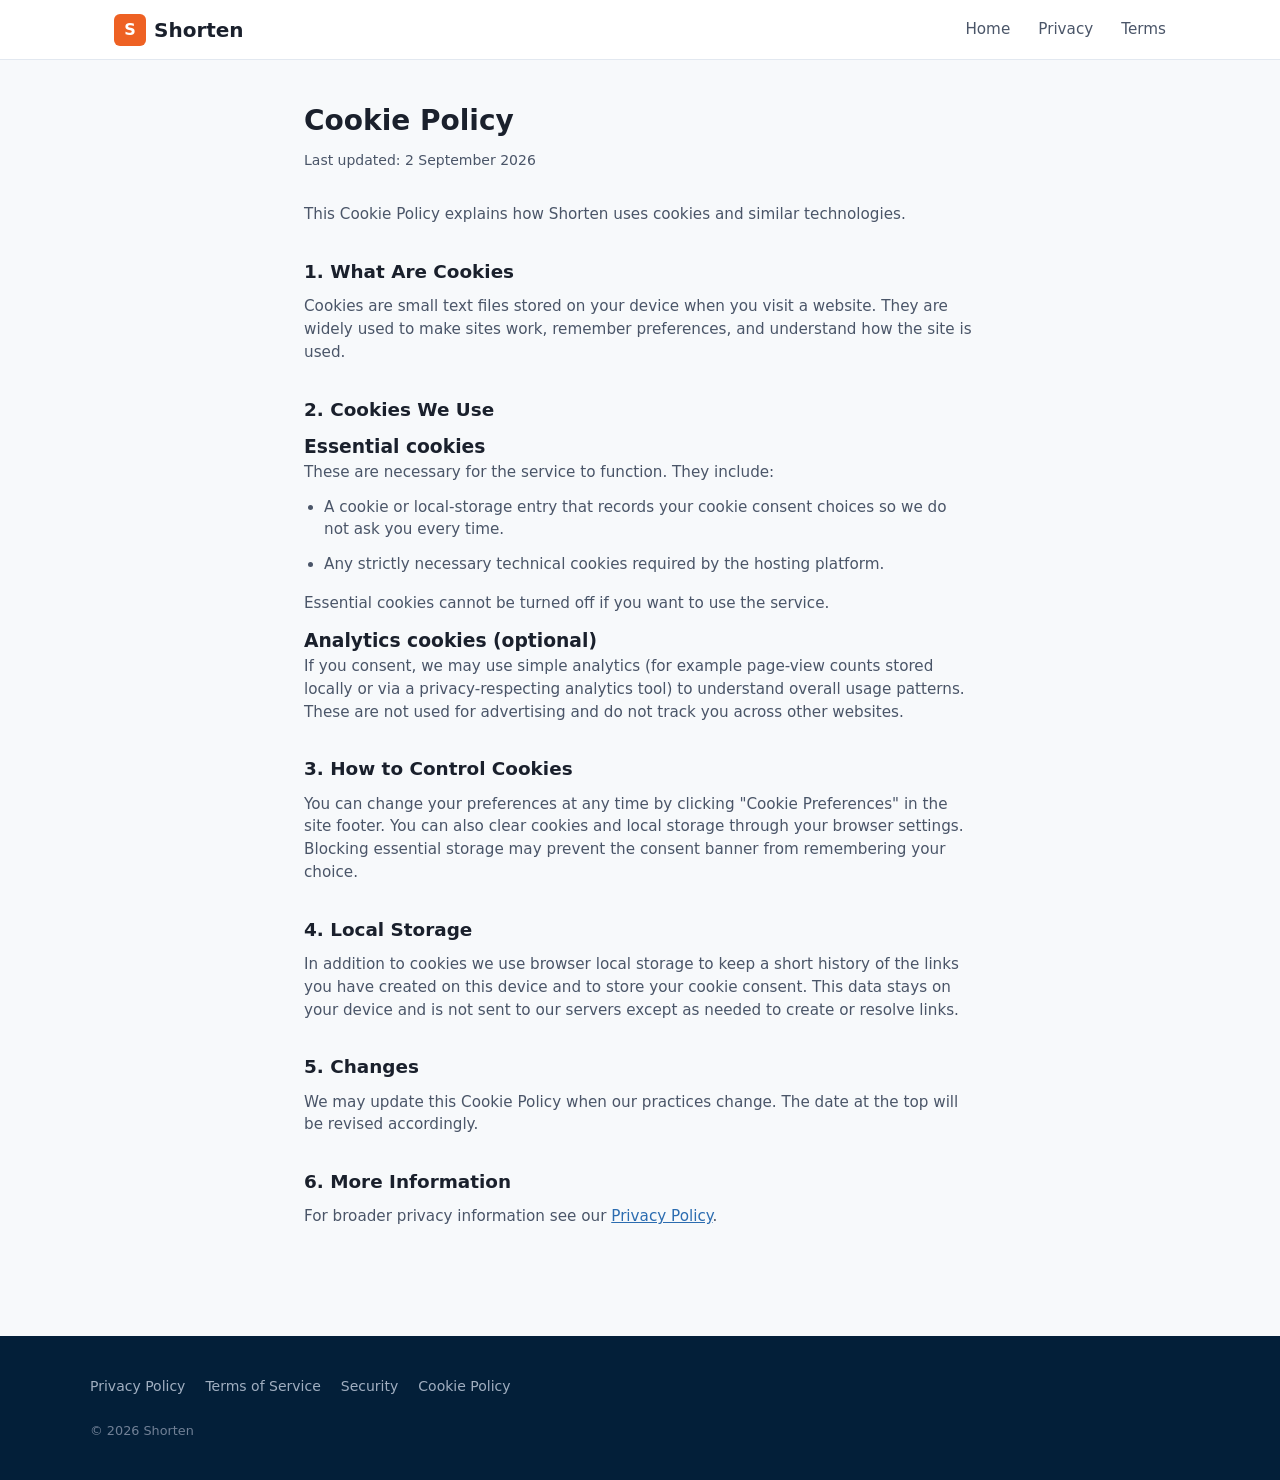
==== cookies.html @ f311a8dd "Add files via upload" ====
<!DOCTYPE html>
<html lang="en">
<head>
  <meta charset="UTF-8">
  <meta name="viewport" content="width=device-width, initial-scale=1.0">
  <title>Cookie Policy — Shorten</title>
  <link rel="stylesheet" href="styles.css">
</head>
<body>
  <nav class="top-nav">
    <div class="nav-inner">
      <a href="index.html" class="logo">
        <span class="logo-mark">S</span>
        <span class="logo-text">Shorten</span>
      </a>
      <div class="nav-links">
        <a href="index.html">Home</a>
        <a href="privacy.html">Privacy</a>
        <a href="terms.html">Terms</a>
      </div>
    </div>
  </nav>

  <main class="legal-page">
    <h1>Cookie Policy</h1>
    <p class="updated">Last updated: 2 September 2026</p>

    <p>This Cookie Policy explains how Shorten uses cookies and similar technologies.</p>

    <h2>1. What Are Cookies</h2>
    <p>Cookies are small text files stored on your device when you visit a website. They are widely used to make sites work, remember preferences, and understand how the site is used.</p>

    <h2>2. Cookies We Use</h2>

    <h3>Essential cookies</h3>
    <p>These are necessary for the service to function. They include:</p>
    <ul>
      <li>A cookie or local-storage entry that records your cookie consent choices so we do not ask you every time.</li>
      <li>Any strictly necessary technical cookies required by the hosting platform.</li>
    </ul>
    <p>Essential cookies cannot be turned off if you want to use the service.</p>

    <h3>Analytics cookies (optional)</h3>
    <p>If you consent, we may use simple analytics (for example page-view counts stored locally or via a privacy-respecting analytics tool) to understand overall usage patterns. These are not used for advertising and do not track you across other websites.</p>

    <h2>3. How to Control Cookies</h2>
    <p>You can change your preferences at any time by clicking "Cookie Preferences" in the site footer. You can also clear cookies and local storage through your browser settings. Blocking essential storage may prevent the consent banner from remembering your choice.</p>

    <h2>4. Local Storage</h2>
    <p>In addition to cookies we use browser local storage to keep a short history of the links you have created on this device and to store your cookie consent. This data stays on your device and is not sent to our servers except as needed to create or resolve links.</p>

    <h2>5. Changes</h2>
    <p>We may update this Cookie Policy when our practices change. The date at the top will be revised accordingly.</p>

    <h2>6. More Information</h2>
    <p>For broader privacy information see our <a href="privacy.html">Privacy Policy</a>.</p>
  </main>

  <footer class="site-footer">
    <div class="footer-inner">
      <div class="footer-links">
        <a href="privacy.html">Privacy Policy</a>
        <a href="terms.html">Terms of Service</a>
        <a href="security.html">Security</a>
        <a href="cookies.html">Cookie Policy</a>
      </div>
      <p class="footer-copy">&copy; 2026 Shorten</p>
    </div>
  </footer>
</body>
</html>
---- styles.css ----
*,
*::before,
*::after {
  box-sizing: border-box;
  margin: 0;
  padding: 0;
}

:root {
  --navy: #0e3042;
  --navy-deep: #031f39;
  --orange: #ee6123;
  --blue: #2b6cb0;
  --blue-hover: #1e4e8c;
  --white: #ffffff;
  --off-white: #f7f9fb;
  --text: #1a202c;
  --text-muted: #4a5568;
  --border: #e2e8f0;
  --success: #276749;
  --error: #c53030;
  --radius: 8px;
  --font: system-ui, -apple-system, "Segoe UI", Roboto, "Helvetica Neue", Arial, sans-serif;
}

html {
  font-size: 16px;
  scroll-behavior: smooth;
}

body {
  font-family: var(--font);
  background: var(--off-white);
  color: var(--text);
  line-height: 1.5;
  min-height: 100vh;
}

.top-nav {
  background: var(--white);
  border-bottom: 1px solid var(--border);
  position: sticky;
  top: 0;
  z-index: 100;
}

.nav-inner {
  max-width: 1100px;
  margin: 0 auto;
  padding: 0.85rem 1.5rem;
  display: flex;
  align-items: center;
  justify-content: space-between;
  gap: 1.5rem;
}

.logo {
  display: flex;
  align-items: center;
  gap: 0.5rem;
  text-decoration: none;
  color: var(--text);
  font-weight: 700;
  font-size: 1.25rem;
}

.logo-mark {
  display: inline-flex;
  align-items: center;
  justify-content: center;
  width: 32px;
  height: 32px;
  background: var(--orange);
  color: white;
  border-radius: 6px;
  font-size: 1rem;
  font-weight: 700;
}

.logo-mark.small {
  width: 24px;
  height: 24px;
  font-size: 0.8rem;
}

.nav-links {
  display: flex;
  gap: 1.75rem;
}

.nav-links a {
  color: var(--text-muted);
  text-decoration: none;
  font-size: 0.95rem;
  font-weight: 500;
}

.nav-links a:hover {
  color: var(--text);
}

.btn-text {
  background: none;
  border: none;
  color: var(--text-muted);
  font-family: inherit;
  font-size: 0.95rem;
  font-weight: 500;
  cursor: pointer;
  padding: 0.35rem 0.5rem;
}

.btn-text:hover {
  color: var(--text);
}

.hero {
  background: var(--navy);
  padding: 3.5rem 1.25rem 4.5rem;
  display: flex;
  justify-content: center;
}

.hero-card {
  background: var(--white);
  border-radius: var(--radius);
  width: 100%;
  max-width: 640px;
  overflow: hidden;
}

.card-tabs {
  display: flex;
  border-bottom: 1px solid var(--border);
  background: var(--off-white);
}

.tab {
  flex: 1;
  padding: 0.9rem 1rem;
  background: transparent;
  border: none;
  font-family: inherit;
  font-size: 0.95rem;
  font-weight: 600;
  color: var(--text-muted);
  cursor: pointer;
  display: flex;
  align-items: center;
  justify-content: center;
  gap: 0.4rem;
}

.tab.active {
  background: var(--white);
  color: var(--text);
  border-bottom: 2px solid var(--orange);
  margin-bottom: -1px;
}

.tab-icon {
  font-size: 1.1rem;
}

.card-body {
  padding: 2rem 1.75rem 2.25rem;
}

.card-body h1 {
  font-size: 1.65rem;
  font-weight: 700;
  letter-spacing: -0.02em;
  margin-bottom: 0.35rem;
}

.sub {
  color: var(--text-muted);
  font-size: 0.95rem;
  margin-bottom: 1.75rem;
}

.field-label {
  display: block;
  font-size: 0.9rem;
  font-weight: 600;
  margin-bottom: 0.45rem;
  color: var(--text);
}

#url-input {
  width: 100%;
  padding: 0.85rem 1rem;
  font-size: 1rem;
  font-family: inherit;
  border: 1px solid var(--border);
  border-radius: 6px;
  outline: none;
  color: var(--text);
  background: var(--white);
}

#url-input:focus {
  border-color: var(--blue);
  box-shadow: 0 0 0 3px rgba(43, 108, 176, 0.15);
}

.form-actions {
  margin-top: 1.25rem;
}

.btn-primary {
  background: var(--blue);
  color: white;
  border: none;
  border-radius: 6px;
  padding: 0.85rem 1.5rem;
  font-family: inherit;
  font-size: 1rem;
  font-weight: 600;
  cursor: pointer;
  display: inline-flex;
  align-items: center;
  gap: 0.5rem;
}

.btn-primary:hover {
  background: var(--blue-hover);
}

.btn-primary:disabled {
  opacity: 0.6;
  cursor: not-allowed;
}

.btn-primary.small {
  padding: 0.55rem 1rem;
  font-size: 0.9rem;
}

.btn-secondary {
  background: var(--white);
  color: var(--text);
  border: 1px solid var(--border);
  border-radius: 6px;
  padding: 0.7rem 1.1rem;
  font-family: inherit;
  font-size: 0.9rem;
  font-weight: 600;
  cursor: pointer;
}

.btn-secondary:hover {
  background: var(--off-white);
}

.btn-secondary.small {
  padding: 0.5rem 0.9rem;
  font-size: 0.85rem;
}

.arrow {
  font-size: 1.1rem;
}

.result {
  margin-top: 1.5rem;
  padding-top: 1.5rem;
  border-top: 1px solid var(--border);
}

.result.hidden {
  display: none;
}

.result-box {
  display: flex;
  gap: 0.5rem;
}

#short-url {
  flex: 1;
  padding: 0.7rem 0.9rem;
  font-size: 0.95rem;
  font-family: inherit;
  border: 1px solid var(--border);
  border-radius: 6px;
  background: var(--off-white);
  color: var(--text);
  min-width: 0;
}

.status {
  margin-top: 0.6rem;
  font-size: 0.875rem;
  color: var(--text-muted);
}

.status.success {
  color: var(--success);
}

.status.error {
  color: var(--error);
}

.qr-preview {
  margin-top: 1.25rem;
  text-align: center;
}

.qr-preview.hidden {
  display: none;
}

.qr-note {
  margin-top: 0.5rem;
  font-size: 0.8rem;
  color: var(--text-muted);
}

.features {
  max-width: 1100px;
  margin: 0 auto;
  padding: 3.5rem 1.5rem;
  display: grid;
  grid-template-columns: repeat(3, 1fr);
  gap: 2rem;
}

.feature h3 {
  font-size: 1.05rem;
  font-weight: 650;
  margin-bottom: 0.4rem;
}

.feature p {
  font-size: 0.925rem;
  color: var(--text-muted);
}

.site-footer {
  background: var(--navy-deep);
  color: #a0aec0;
  padding: 2.5rem 1.5rem;
  margin-top: 2rem;
}

.footer-inner {
  max-width: 1100px;
  margin: 0 auto;
}

.footer-brand {
  display: flex;
  align-items: center;
  gap: 0.5rem;
  color: white;
  font-weight: 600;
  margin-bottom: 1.25rem;
}

.footer-links {
  display: flex;
  flex-wrap: wrap;
  gap: 1.25rem;
  margin-bottom: 1.5rem;
}

.footer-links a,
.footer-btn {
  color: #a0aec0;
  text-decoration: none;
  font-size: 0.875rem;
  background: none;
  border: none;
  font-family: inherit;
  cursor: pointer;
  padding: 0;
}

.footer-links a:hover,
.footer-btn:hover {
  color: white;
}

.footer-copy {
  font-size: 0.8rem;
  color: #718096;
}

.history-panel {
  position: fixed;
  top: 0;
  right: 0;
  width: 360px;
  max-width: 100%;
  height: 100%;
  background: var(--white);
  border-left: 1px solid var(--border);
  z-index: 200;
  transform: translateX(100%);
  transition: transform 0.2s ease;
  display: flex;
  flex-direction: column;
}

.history-panel.open {
  transform: translateX(0);
}

.panel-header {
  display: flex;
  align-items: center;
  justify-content: space-between;
  padding: 1.1rem 1.25rem;
  border-bottom: 1px solid var(--border);
}

.panel-header h2 {
  font-size: 1.05rem;
  font-weight: 650;
}

.btn-icon {
  background: none;
  border: none;
  font-size: 1.5rem;
  line-height: 1;
  cursor: pointer;
  color: var(--text-muted);
  padding: 0.2rem;
}

#history-list {
  list-style: none;
  overflow-y: auto;
  flex: 1;
  padding: 0.5rem 0;
}

#history-list li {
  padding: 0.85rem 1.25rem;
  border-bottom: 1px solid var(--border);
}

.hist-short a {
  color: var(--blue);
  text-decoration: none;
  font-size: 0.9rem;
  word-break: break-all;
}

.hist-short a:hover {
  text-decoration: underline;
}

.hist-long {
  font-size: 0.8rem;
  color: var(--text-muted);
  margin-top: 0.2rem;
  overflow: hidden;
  text-overflow: ellipsis;
  white-space: nowrap;
}

.hist-meta {
  font-size: 0.75rem;
  color: #718096;
  margin-top: 0.25rem;
}

.panel-empty {
  padding: 2rem 1.25rem;
  text-align: center;
  color: var(--text-muted);
  font-size: 0.9rem;
}

.panel-empty.hidden {
  display: none;
}

.overlay {
  position: fixed;
  inset: 0;
  background: rgba(0, 0, 0, 0.35);
  z-index: 150;
}

.overlay.hidden {
  display: none;
}

.cookie-banner {
  position: fixed;
  bottom: 0;
  left: 0;
  right: 0;
  background: var(--white);
  border-top: 1px solid var(--border);
  padding: 1.1rem 1.5rem;
  z-index: 300;
  box-shadow: 0 -4px 20px rgba(0, 0, 0, 0.06);
}

.cookie-banner.hidden {
  display: none;
}

.cookie-content {
  max-width: 1100px;
  margin: 0 auto;
  display: flex;
  flex-wrap: wrap;
  align-items: center;
  gap: 1rem;
  justify-content: space-between;
}

.cookie-content p {
  flex: 1;
  min-width: 240px;
  font-size: 0.875rem;
  color: var(--text-muted);
}

.cookie-content a {
  color: var(--blue);
}

.cookie-actions {
  display: flex;
  gap: 0.5rem;
  flex-wrap: wrap;
}

.modal {
  position: fixed;
  inset: 0;
  z-index: 400;
  display: flex;
  align-items: center;
  justify-content: center;
  padding: 1rem;
}

.modal.hidden {
  display: none;
}

.modal-backdrop {
  position: absolute;
  inset: 0;
  background: rgba(0, 0, 0, 0.45);
}

.modal-box {
  position: relative;
  background: var(--white);
  border-radius: var(--radius);
  padding: 1.75rem;
  max-width: 440px;
  width: 100%;
  z-index: 1;
}

.modal-box h2 {
  font-size: 1.25rem;
  margin-bottom: 0.5rem;
}

.modal-desc {
  font-size: 0.9rem;
  color: var(--text-muted);
  margin-bottom: 1.5rem;
}

.pref-row {
  display: flex;
  align-items: flex-start;
  justify-content: space-between;
  gap: 1rem;
  padding: 1rem 0;
  border-bottom: 1px solid var(--border);
}

.pref-row strong {
  display: block;
  font-size: 0.95rem;
}

.pref-row p {
  font-size: 0.8rem;
  color: var(--text-muted);
  margin-top: 0.2rem;
}

.badge {
  font-size: 0.75rem;
  background: var(--off-white);
  color: var(--text-muted);
  padding: 0.25rem 0.5rem;
  border-radius: 4px;
  white-space: nowrap;
}

.switch {
  position: relative;
  display: inline-block;
  width: 44px;
  height: 24px;
  flex-shrink: 0;
}

.switch input {
  opacity: 0;
  width: 0;
  height: 0;
}

.slider {
  position: absolute;
  cursor: pointer;
  inset: 0;
  background: #cbd5e0;
  border-radius: 24px;
  transition: 0.15s;
}

.slider::before {
  position: absolute;
  content: "";
  height: 18px;
  width: 18px;
  left: 3px;
  bottom: 3px;
  background: white;
  border-radius: 50%;
  transition: 0.15s;
}

.switch input:checked + .slider {
  background: var(--blue);
}

.switch input:checked + .slider::before {
  transform: translateX(20px);
}

.modal-actions {
  margin-top: 1.5rem;
  display: flex;
  gap: 0.75rem;
  align-items: center;
}

.legal-page {
  max-width: 720px;
  margin: 0 auto;
  padding: 2.5rem 1.5rem 4rem;
}

.legal-page h1 {
  font-size: 1.75rem;
  margin-bottom: 0.5rem;
}

.legal-page .updated {
  color: var(--text-muted);
  font-size: 0.875rem;
  margin-bottom: 2rem;
}

.legal-page h2 {
  font-size: 1.15rem;
  margin-top: 2rem;
  margin-bottom: 0.6rem;
}

.legal-page p,
.legal-page li {
  font-size: 0.95rem;
  color: var(--text-muted);
  margin-bottom: 0.75rem;
}

.legal-page ul {
  padding-left: 1.25rem;
  margin-bottom: 1rem;
}

.legal-page a {
  color: var(--blue);
}

@media (max-width: 768px) {
  .nav-links {
    display: none;
  }

  .features {
    grid-template-columns: 1fr;
    gap: 1.5rem;
  }

  .card-body {
    padding: 1.5rem 1.25rem;
  }

  .result-box {
    flex-direction: column;
  }
}
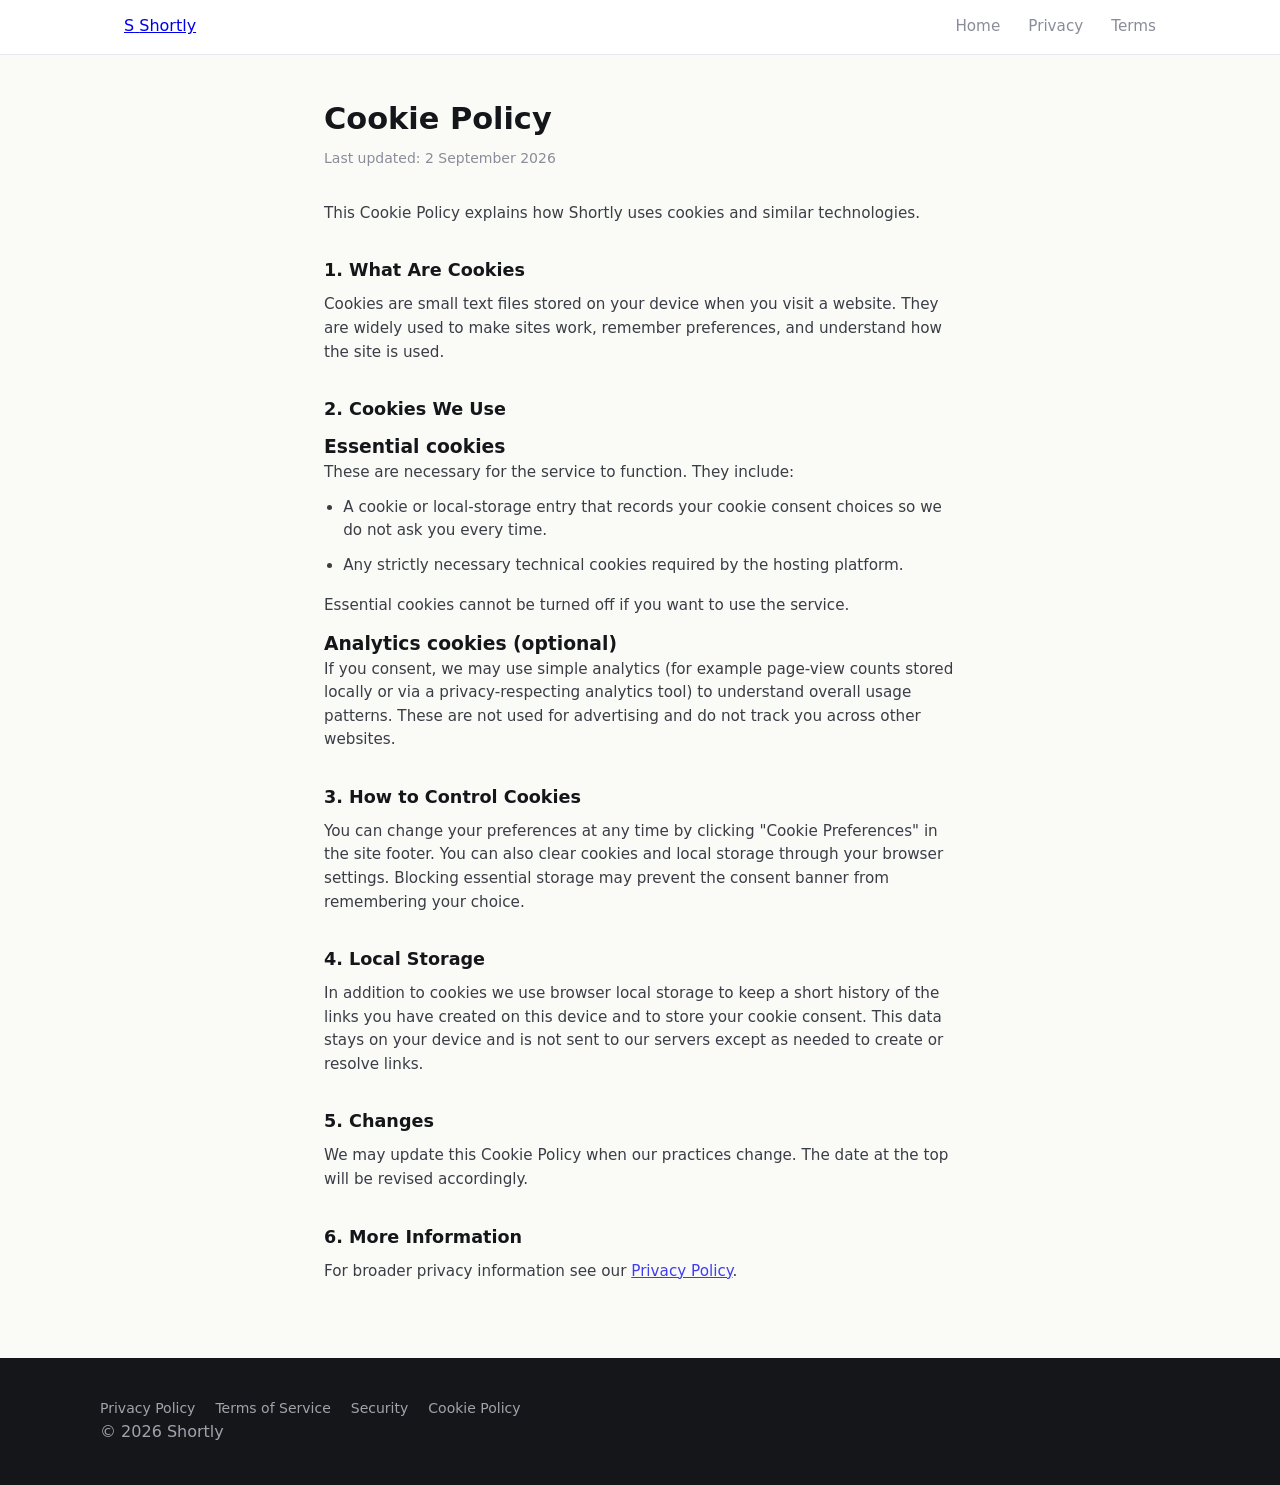
==== commit ffda4e48: "Add files via upload" ====
--- a/cookies.html
+++ b/cookies.html
@@ -3,7 +3,7 @@
 <head>
   <meta charset="UTF-8">
   <meta name="viewport" content="width=device-width, initial-scale=1.0">
-  <title>Cookie Policy — Shorten</title>
+  <title>Cookie Policy — Shortly</title>
   <link rel="stylesheet" href="styles.css">
 </head>
 <body>
@@ -11,7 +11,7 @@
     <div class="nav-inner">
       <a href="index.html" class="logo">
         <span class="logo-mark">S</span>
-        <span class="logo-text">Shorten</span>
+        <span class="logo-text">Shortly</span>
       </a>
       <div class="nav-links">
         <a href="index.html">Home</a>
@@ -25,7 +25,7 @@
     <h1>Cookie Policy</h1>
     <p class="updated">Last updated: 2 September 2026</p>
 
-    <p>This Cookie Policy explains how Shorten uses cookies and similar technologies.</p>
+    <p>This Cookie Policy explains how Shortly uses cookies and similar technologies.</p>
 
     <h2>1. What Are Cookies</h2>
     <p>Cookies are small text files stored on your device when you visit a website. They are widely used to make sites work, remember preferences, and understand how the site is used.</p>
@@ -64,7 +64,7 @@
         <a href="security.html">Security</a>
         <a href="cookies.html">Cookie Policy</a>
       </div>
-      <p class="footer-copy">&copy; 2026 Shorten</p>
+      <p class="footer-copy">&copy; 2026 Shortly</p>
     </div>
   </footer>
 </body>
--- a/styles.css
+++ b/styles.css
@@ -7,20 +7,20 @@
 }
 
 :root {
-  --navy: #0e3042;
-  --navy-deep: #031f39;
-  --orange: #ee6123;
-  --blue: #2b6cb0;
-  --blue-hover: #1e4e8c;
-  --white: #ffffff;
-  --off-white: #f7f9fb;
-  --text: #1a202c;
-  --text-muted: #4a5568;
-  --border: #e2e8f0;
-  --success: #276749;
-  --error: #c53030;
-  --radius: 8px;
-  --font: system-ui, -apple-system, "Segoe UI", Roboto, "Helvetica Neue", Arial, sans-serif;
+  --ink: #14161a;
+  --ink-soft: #3a3d46;
+  --muted: #8a8d98;
+  --bg: #fafbf7;
+  --surface: #ffffff;
+  --border: #e8e9ee;
+  --indigo: #3f3df2;
+  --indigo-hover: #3230d4;
+  --lime: #c8ff3d;
+  --lime-soft: #e8ff9a;
+  --radius: 12px;
+  --radius-sm: 8px;
+  --font: "Outfit", system-ui, -apple-system, sans-serif;
+  --display: "Baloo 2", "Outfit", system-ui, sans-serif;
 }
 
 html {
@@ -30,14 +30,16 @@
 
 body {
   font-family: var(--font);
-  background: var(--off-white);
-  color: var(--text);
-  line-height: 1.5;
+  background: var(--bg);
+  color: var(--ink);
+  line-height: 1.55;
   min-height: 100vh;
-}
-
+  -webkit-font-smoothing: antialiased;
+}
+
+/* Nav */
 .top-nav {
-  background: var(--white);
+  background: var(--surface);
   border-bottom: 1px solid var(--border);
   position: sticky;
   top: 0;
@@ -45,42 +47,33 @@
 }
 
 .nav-inner {
-  max-width: 1100px;
+  max-width: 1080px;
   margin: 0 auto;
-  padding: 0.85rem 1.5rem;
+  padding: 0.9rem 1.5rem;
   display: flex;
   align-items: center;
   justify-content: space-between;
   gap: 1.5rem;
 }
 
-.logo {
-  display: flex;
-  align-items: center;
-  gap: 0.5rem;
+.logo-link {
+  display: flex;
+  align-items: center;
+  gap: 0.55rem;
   text-decoration: none;
-  color: var(--text);
-  font-weight: 700;
-  font-size: 1.25rem;
-}
-
-.logo-mark {
-  display: inline-flex;
-  align-items: center;
-  justify-content: center;
-  width: 32px;
-  height: 32px;
-  background: var(--orange);
-  color: white;
-  border-radius: 6px;
-  font-size: 1rem;
-  font-weight: 700;
-}
-
-.logo-mark.small {
-  width: 24px;
-  height: 24px;
-  font-size: 0.8rem;
+  color: var(--ink);
+}
+
+.logo-icon {
+  display: block;
+  border-radius: 8px;
+}
+
+.logo-word {
+  font-family: var(--display);
+  font-weight: 800;
+  font-size: 1.35rem;
+  letter-spacing: -0.02em;
 }
 
 .nav-links {
@@ -89,159 +82,48 @@
 }
 
 .nav-links a {
-  color: var(--text-muted);
+  color: var(--muted);
   text-decoration: none;
   font-size: 0.95rem;
   font-weight: 500;
 }
 
 .nav-links a:hover {
-  color: var(--text);
-}
-
-.btn-text {
-  background: none;
+  color: var(--ink);
+}
+
+/* Buttons */
+.btn-primary {
+  background: var(--indigo);
+  color: #fff;
   border: none;
-  color: var(--text-muted);
-  font-family: inherit;
-  font-size: 0.95rem;
-  font-weight: 500;
-  cursor: pointer;
-  padding: 0.35rem 0.5rem;
-}
-
-.btn-text:hover {
-  color: var(--text);
-}
-
-.hero {
-  background: var(--navy);
-  padding: 3.5rem 1.25rem 4.5rem;
-  display: flex;
-  justify-content: center;
-}
-
-.hero-card {
-  background: var(--white);
-  border-radius: var(--radius);
-  width: 100%;
-  max-width: 640px;
-  overflow: hidden;
-}
-
-.card-tabs {
-  display: flex;
-  border-bottom: 1px solid var(--border);
-  background: var(--off-white);
-}
-
-.tab {
-  flex: 1;
-  padding: 0.9rem 1rem;
-  background: transparent;
-  border: none;
+  border-radius: var(--radius-sm);
+  padding: 0.85rem 1.4rem;
   font-family: inherit;
   font-size: 0.95rem;
   font-weight: 600;
-  color: var(--text-muted);
   cursor: pointer;
-  display: flex;
-  align-items: center;
-  justify-content: center;
-  gap: 0.4rem;
-}
-
-.tab.active {
-  background: var(--white);
-  color: var(--text);
-  border-bottom: 2px solid var(--orange);
-  margin-bottom: -1px;
-}
-
-.tab-icon {
-  font-size: 1.1rem;
-}
-
-.card-body {
-  padding: 2rem 1.75rem 2.25rem;
-}
-
-.card-body h1 {
-  font-size: 1.65rem;
-  font-weight: 700;
-  letter-spacing: -0.02em;
-  margin-bottom: 0.35rem;
-}
-
-.sub {
-  color: var(--text-muted);
-  font-size: 0.95rem;
-  margin-bottom: 1.75rem;
-}
-
-.field-label {
-  display: block;
-  font-size: 0.9rem;
-  font-weight: 600;
-  margin-bottom: 0.45rem;
-  color: var(--text);
-}
-
-#url-input {
-  width: 100%;
-  padding: 0.85rem 1rem;
-  font-size: 1rem;
-  font-family: inherit;
-  border: 1px solid var(--border);
-  border-radius: 6px;
-  outline: none;
-  color: var(--text);
-  background: var(--white);
-}
-
-#url-input:focus {
-  border-color: var(--blue);
-  box-shadow: 0 0 0 3px rgba(43, 108, 176, 0.15);
-}
-
-.form-actions {
-  margin-top: 1.25rem;
-}
-
-.btn-primary {
-  background: var(--blue);
-  color: white;
-  border: none;
-  border-radius: 6px;
-  padding: 0.85rem 1.5rem;
-  font-family: inherit;
-  font-size: 1rem;
-  font-weight: 600;
-  cursor: pointer;
-  display: inline-flex;
-  align-items: center;
-  gap: 0.5rem;
 }
 
 .btn-primary:hover {
-  background: var(--blue-hover);
+  background: var(--indigo-hover);
 }
 
 .btn-primary:disabled {
-  opacity: 0.6;
+  opacity: 0.55;
   cursor: not-allowed;
 }
 
 .btn-primary.small {
   padding: 0.55rem 1rem;
-  font-size: 0.9rem;
+  font-size: 0.875rem;
 }
 
 .btn-secondary {
-  background: var(--white);
-  color: var(--text);
+  background: var(--surface);
+  color: var(--ink);
   border: 1px solid var(--border);
-  border-radius: 6px;
+  border-radius: var(--radius-sm);
   padding: 0.7rem 1.1rem;
   font-family: inherit;
   font-size: 0.9rem;
@@ -250,7 +132,7 @@
 }
 
 .btn-secondary:hover {
-  background: var(--off-white);
+  background: var(--bg);
 }
 
 .btn-secondary.small {
@@ -258,49 +140,179 @@
   font-size: 0.85rem;
 }
 
-.arrow {
+.btn-ghost {
+  background: transparent;
+  border: none;
+  color: var(--muted);
+  font-family: inherit;
+  font-size: 0.95rem;
+  font-weight: 500;
+  cursor: pointer;
+  padding: 0.4rem 0.6rem;
+}
+
+.btn-ghost:hover {
+  color: var(--ink);
+}
+
+.btn-ghost.small {
+  font-size: 0.85rem;
+}
+
+.btn-icon {
+  background: none;
+  border: none;
+  font-size: 1.5rem;
+  line-height: 1;
+  cursor: pointer;
+  color: var(--muted);
+  padding: 0.2rem;
+}
+
+/* Hero */
+.hero {
+  max-width: 1080px;
+  margin: 0 auto;
+  padding: 3.5rem 1.5rem 2rem;
+  display: grid;
+  grid-template-columns: 1fr 1fr;
+  gap: 3rem;
+  align-items: center;
+}
+
+.eyebrow {
+  font-size: 0.8rem;
+  font-weight: 600;
+  text-transform: uppercase;
+  letter-spacing: 0.06em;
+  color: var(--indigo);
+  margin-bottom: 0.75rem;
+}
+
+.hero-text h1 {
+  font-family: var(--display);
+  font-weight: 800;
+  font-size: clamp(2.4rem, 5vw, 3.4rem);
+  line-height: 1.1;
+  letter-spacing: -0.03em;
+  color: var(--ink);
+  margin-bottom: 1rem;
+}
+
+.lead {
   font-size: 1.1rem;
-}
-
+  color: var(--ink-soft);
+  max-width: 28ch;
+}
+
+/* Tool card */
+.tool-card {
+  background: var(--surface);
+  border: 1px solid var(--border);
+  border-radius: var(--radius);
+  overflow: hidden;
+}
+
+.tabs {
+  display: flex;
+  background: var(--bg);
+  border-bottom: 1px solid var(--border);
+}
+
+.tab {
+  flex: 1;
+  padding: 0.95rem 1rem;
+  background: transparent;
+  border: none;
+  font-family: inherit;
+  font-size: 0.9rem;
+  font-weight: 600;
+  color: var(--muted);
+  cursor: pointer;
+}
+
+.tab.active {
+  background: var(--surface);
+  color: var(--ink);
+  box-shadow: inset 0 -2px 0 var(--indigo);
+}
+
+.tool-form {
+  padding: 1.5rem 1.5rem 1.75rem;
+}
+
+.label {
+  display: block;
+  font-size: 0.85rem;
+  font-weight: 600;
+  margin-bottom: 0.4rem;
+  color: var(--ink-soft);
+}
+
+#url-input {
+  width: 100%;
+  padding: 0.9rem 1rem;
+  font-size: 1rem;
+  font-family: inherit;
+  border: 1px solid var(--border);
+  border-radius: var(--radius-sm);
+  outline: none;
+  background: var(--bg);
+  color: var(--ink);
+  margin-bottom: 1rem;
+}
+
+#url-input:focus {
+  border-color: var(--indigo);
+  background: var(--surface);
+  box-shadow: 0 0 0 3px rgba(63, 61, 242, 0.12);
+}
+
+#submit-btn {
+  width: 100%;
+}
+
+/* Result */
 .result {
-  margin-top: 1.5rem;
-  padding-top: 1.5rem;
+  padding: 0 1.5rem 1.75rem;
   border-top: 1px solid var(--border);
+  margin-top: -0.25rem;
+  padding-top: 1.25rem;
 }
 
 .result.hidden {
   display: none;
 }
 
-.result-box {
+.result-row {
   display: flex;
   gap: 0.5rem;
 }
 
 #short-url {
   flex: 1;
-  padding: 0.7rem 0.9rem;
+  padding: 0.75rem 0.9rem;
   font-size: 0.95rem;
   font-family: inherit;
   border: 1px solid var(--border);
-  border-radius: 6px;
-  background: var(--off-white);
-  color: var(--text);
+  border-radius: var(--radius-sm);
+  background: var(--bg);
+  color: var(--ink);
   min-width: 0;
 }
 
 .status {
   margin-top: 0.6rem;
   font-size: 0.875rem;
-  color: var(--text-muted);
+  color: var(--muted);
 }
 
 .status.success {
-  color: var(--success);
+  color: #2f6b3a;
 }
 
 .status.error {
-  color: var(--error);
+  color: #b33a3a;
 }
 
 .qr-preview {
@@ -313,62 +325,88 @@
 }
 
 .qr-note {
-  margin-top: 0.5rem;
+  margin-top: 0.4rem;
   font-size: 0.8rem;
-  color: var(--text-muted);
-}
-
+  color: var(--muted);
+}
+
+/* Features */
 .features {
-  max-width: 1100px;
+  max-width: 1080px;
   margin: 0 auto;
-  padding: 3.5rem 1.5rem;
+  padding: 2.5rem 1.5rem 4rem;
   display: grid;
   grid-template-columns: repeat(3, 1fr);
-  gap: 2rem;
+  gap: 1.5rem;
+}
+
+.feature {
+  background: var(--surface);
+  border: 1px solid var(--border);
+  border-radius: var(--radius);
+  padding: 1.5rem;
+}
+
+.feature-dot {
+  width: 10px;
+  height: 10px;
+  border-radius: 50%;
+  background: var(--lime);
+  margin-bottom: 0.9rem;
 }
 
 .feature h3 {
   font-size: 1.05rem;
-  font-weight: 650;
-  margin-bottom: 0.4rem;
+  font-weight: 700;
+  margin-bottom: 0.35rem;
 }
 
 .feature p {
   font-size: 0.925rem;
-  color: var(--text-muted);
-}
-
+  color: var(--ink-soft);
+}
+
+/* Footer */
 .site-footer {
-  background: var(--navy-deep);
-  color: #a0aec0;
+  background: var(--ink);
+  color: #a0a3ad;
   padding: 2.5rem 1.5rem;
-  margin-top: 2rem;
 }
 
 .footer-inner {
-  max-width: 1100px;
+  max-width: 1080px;
   margin: 0 auto;
 }
 
+.footer-top {
+  display: flex;
+  flex-wrap: wrap;
+  align-items: center;
+  justify-content: space-between;
+  gap: 1.25rem;
+  margin-bottom: 1.75rem;
+}
+
 .footer-brand {
   display: flex;
   align-items: center;
   gap: 0.5rem;
-  color: white;
-  font-weight: 600;
-  margin-bottom: 1.25rem;
+  text-decoration: none;
+  color: #fff;
+  font-family: var(--display);
+  font-weight: 700;
+  font-size: 1.1rem;
 }
 
 .footer-links {
   display: flex;
   flex-wrap: wrap;
   gap: 1.25rem;
-  margin-bottom: 1.5rem;
 }
 
 .footer-links a,
 .footer-btn {
-  color: #a0aec0;
+  color: #a0a3ad;
   text-decoration: none;
   font-size: 0.875rem;
   background: none;
@@ -380,14 +418,31 @@
 
 .footer-links a:hover,
 .footer-btn:hover {
-  color: white;
-}
-
-.footer-copy {
-  font-size: 0.8rem;
-  color: #718096;
-}
-
+  color: #fff;
+}
+
+.footer-bottom {
+  display: flex;
+  flex-wrap: wrap;
+  justify-content: space-between;
+  gap: 0.75rem;
+  padding-top: 1.25rem;
+  border-top: 1px solid #2a2d36;
+  font-size: 0.85rem;
+}
+
+.credit-link {
+  color: var(--lime);
+  text-decoration: none;
+  font-weight: 600;
+  letter-spacing: 0.02em;
+}
+
+.credit-link:hover {
+  text-decoration: underline;
+}
+
+/* History panel */
 .history-panel {
   position: fixed;
   top: 0;
@@ -395,7 +450,7 @@
   width: 360px;
   max-width: 100%;
   height: 100%;
-  background: var(--white);
+  background: var(--surface);
   border-left: 1px solid var(--border);
   z-index: 200;
   transform: translateX(100%);
@@ -418,17 +473,7 @@
 
 .panel-header h2 {
   font-size: 1.05rem;
-  font-weight: 650;
-}
-
-.btn-icon {
-  background: none;
-  border: none;
-  font-size: 1.5rem;
-  line-height: 1;
-  cursor: pointer;
-  color: var(--text-muted);
-  padding: 0.2rem;
+  font-weight: 700;
 }
 
 #history-list {
@@ -439,12 +484,12 @@
 }
 
 #history-list li {
-  padding: 0.85rem 1.25rem;
+  padding: 0.9rem 1.25rem;
   border-bottom: 1px solid var(--border);
 }
 
 .hist-short a {
-  color: var(--blue);
+  color: var(--indigo);
   text-decoration: none;
   font-size: 0.9rem;
   word-break: break-all;
@@ -456,7 +501,7 @@
 
 .hist-long {
   font-size: 0.8rem;
-  color: var(--text-muted);
+  color: var(--muted);
   margin-top: 0.2rem;
   overflow: hidden;
   text-overflow: ellipsis;
@@ -465,14 +510,14 @@
 
 .hist-meta {
   font-size: 0.75rem;
-  color: #718096;
+  color: var(--muted);
   margin-top: 0.25rem;
 }
 
 .panel-empty {
   padding: 2rem 1.25rem;
   text-align: center;
-  color: var(--text-muted);
+  color: var(--muted);
   font-size: 0.9rem;
 }
 
@@ -483,7 +528,7 @@
 .overlay {
   position: fixed;
   inset: 0;
-  background: rgba(0, 0, 0, 0.35);
+  background: rgba(20, 22, 26, 0.4);
   z-index: 150;
 }
 
@@ -491,24 +536,24 @@
   display: none;
 }
 
+/* Cookie */
 .cookie-banner {
   position: fixed;
   bottom: 0;
   left: 0;
   right: 0;
-  background: var(--white);
+  background: var(--surface);
   border-top: 1px solid var(--border);
   padding: 1.1rem 1.5rem;
   z-index: 300;
-  box-shadow: 0 -4px 20px rgba(0, 0, 0, 0.06);
 }
 
 .cookie-banner.hidden {
   display: none;
 }
 
-.cookie-content {
-  max-width: 1100px;
+.cookie-inner {
+  max-width: 1080px;
   margin: 0 auto;
   display: flex;
   flex-wrap: wrap;
@@ -517,15 +562,15 @@
   justify-content: space-between;
 }
 
-.cookie-content p {
+.cookie-inner p {
   flex: 1;
-  min-width: 240px;
+  min-width: 220px;
   font-size: 0.875rem;
-  color: var(--text-muted);
-}
-
-.cookie-content a {
-  color: var(--blue);
+  color: var(--ink-soft);
+}
+
+.cookie-inner a {
+  color: var(--indigo);
 }
 
 .cookie-actions {
@@ -534,6 +579,7 @@
   flex-wrap: wrap;
 }
 
+/* Modal */
 .modal {
   position: fixed;
   inset: 0;
@@ -551,28 +597,29 @@
 .modal-backdrop {
   position: absolute;
   inset: 0;
-  background: rgba(0, 0, 0, 0.45);
+  background: rgba(20, 22, 26, 0.5);
 }
 
 .modal-box {
   position: relative;
-  background: var(--white);
+  background: var(--surface);
   border-radius: var(--radius);
   padding: 1.75rem;
-  max-width: 440px;
+  max-width: 420px;
   width: 100%;
   z-index: 1;
 }
 
 .modal-box h2 {
-  font-size: 1.25rem;
-  margin-bottom: 0.5rem;
+  font-size: 1.2rem;
+  font-weight: 700;
+  margin-bottom: 0.4rem;
 }
 
 .modal-desc {
   font-size: 0.9rem;
-  color: var(--text-muted);
-  margin-bottom: 1.5rem;
+  color: var(--muted);
+  margin-bottom: 1.25rem;
 }
 
 .pref-row {
@@ -591,14 +638,14 @@
 
 .pref-row p {
   font-size: 0.8rem;
-  color: var(--text-muted);
-  margin-top: 0.2rem;
+  color: var(--muted);
+  margin-top: 0.15rem;
 }
 
 .badge {
   font-size: 0.75rem;
-  background: var(--off-white);
-  color: var(--text-muted);
+  background: var(--bg);
+  color: var(--muted);
   padding: 0.25rem 0.5rem;
   border-radius: 4px;
   white-space: nowrap;
@@ -622,7 +669,7 @@
   position: absolute;
   cursor: pointer;
   inset: 0;
-  background: #cbd5e0;
+  background: #c5c7d0;
   border-radius: 24px;
   transition: 0.15s;
 }
@@ -640,7 +687,7 @@
 }
 
 .switch input:checked + .slider {
-  background: var(--blue);
+  background: var(--indigo);
 }
 
 .switch input:checked + .slider::before {
@@ -654,60 +701,66 @@
   align-items: center;
 }
 
+/* Legal pages */
 .legal-page {
-  max-width: 720px;
+  max-width: 680px;
   margin: 0 auto;
   padding: 2.5rem 1.5rem 4rem;
 }
 
 .legal-page h1 {
-  font-size: 1.75rem;
-  margin-bottom: 0.5rem;
+  font-family: var(--display);
+  font-size: 1.9rem;
+  font-weight: 800;
+  margin-bottom: 0.4rem;
 }
 
 .legal-page .updated {
-  color: var(--text-muted);
+  color: var(--muted);
   font-size: 0.875rem;
   margin-bottom: 2rem;
 }
 
 .legal-page h2 {
-  font-size: 1.15rem;
+  font-size: 1.1rem;
+  font-weight: 700;
   margin-top: 2rem;
-  margin-bottom: 0.6rem;
+  margin-bottom: 0.55rem;
 }
 
 .legal-page p,
 .legal-page li {
   font-size: 0.95rem;
-  color: var(--text-muted);
-  margin-bottom: 0.75rem;
+  color: var(--ink-soft);
+  margin-bottom: 0.7rem;
 }
 
 .legal-page ul {
-  padding-left: 1.25rem;
+  padding-left: 1.2rem;
   margin-bottom: 1rem;
 }
 
 .legal-page a {
-  color: var(--blue);
-}
-
-@media (max-width: 768px) {
+  color: var(--indigo);
+}
+
+/* Responsive */
+@media (max-width: 860px) {
+  .hero {
+    grid-template-columns: 1fr;
+    gap: 2rem;
+    padding-top: 2.5rem;
+  }
+
   .nav-links {
     display: none;
   }
 
   .features {
     grid-template-columns: 1fr;
-    gap: 1.5rem;
   }
 
-  .card-body {
-    padding: 1.5rem 1.25rem;
-  }
-
-  .result-box {
+  .result-row {
     flex-direction: column;
   }
 }
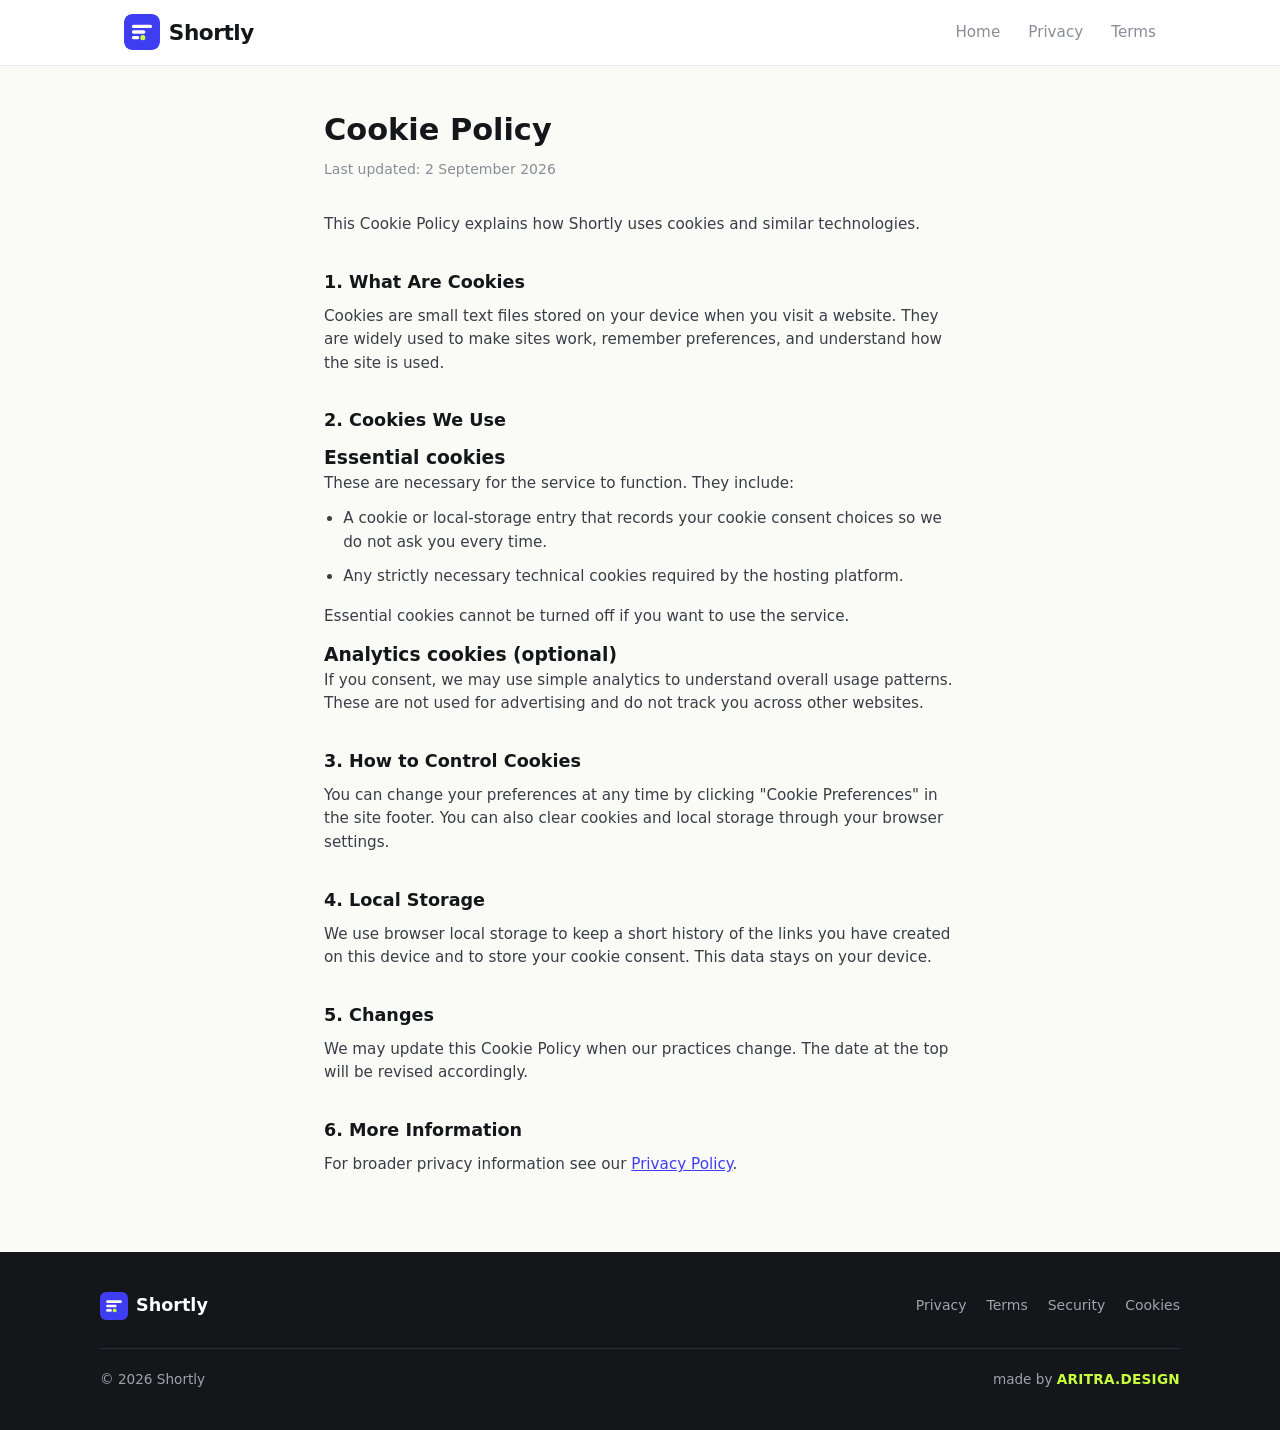
==== commit 0aae5217: "Add files via upload" ====
--- a/cookies.html
+++ b/cookies.html
@@ -4,14 +4,18 @@
   <meta charset="UTF-8">
   <meta name="viewport" content="width=device-width, initial-scale=1.0">
   <title>Cookie Policy — Shortly</title>
+  <link rel="icon" href="favicon.svg" type="image/svg+xml">
+  <link rel="preconnect" href="https://fonts.googleapis.com">
+  <link rel="preconnect" href="https://fonts.gstatic.com" crossorigin>
+  <link href="https://fonts.googleapis.com/css2?family=Outfit:wght@400;500;600;700;800&family=Baloo+2:wght@600;700;800&display=swap" rel="stylesheet">
   <link rel="stylesheet" href="styles.css">
 </head>
 <body>
   <nav class="top-nav">
     <div class="nav-inner">
-      <a href="index.html" class="logo">
-        <span class="logo-mark">S</span>
-        <span class="logo-text">Shortly</span>
+      <a href="index.html" class="logo-link" aria-label="Shortly home">
+        <img src="favicon.svg" alt="" class="logo-icon" width="36" height="36">
+        <span class="logo-word">Shortly</span>
       </a>
       <div class="nav-links">
         <a href="index.html">Home</a>
@@ -41,13 +45,13 @@
     <p>Essential cookies cannot be turned off if you want to use the service.</p>
 
     <h3>Analytics cookies (optional)</h3>
-    <p>If you consent, we may use simple analytics (for example page-view counts stored locally or via a privacy-respecting analytics tool) to understand overall usage patterns. These are not used for advertising and do not track you across other websites.</p>
+    <p>If you consent, we may use simple analytics to understand overall usage patterns. These are not used for advertising and do not track you across other websites.</p>
 
     <h2>3. How to Control Cookies</h2>
-    <p>You can change your preferences at any time by clicking "Cookie Preferences" in the site footer. You can also clear cookies and local storage through your browser settings. Blocking essential storage may prevent the consent banner from remembering your choice.</p>
+    <p>You can change your preferences at any time by clicking "Cookie Preferences" in the site footer. You can also clear cookies and local storage through your browser settings.</p>
 
     <h2>4. Local Storage</h2>
-    <p>In addition to cookies we use browser local storage to keep a short history of the links you have created on this device and to store your cookie consent. This data stays on your device and is not sent to our servers except as needed to create or resolve links.</p>
+    <p>We use browser local storage to keep a short history of the links you have created on this device and to store your cookie consent. This data stays on your device.</p>
 
     <h2>5. Changes</h2>
     <p>We may update this Cookie Policy when our practices change. The date at the top will be revised accordingly.</p>
@@ -58,13 +62,22 @@
 
   <footer class="site-footer">
     <div class="footer-inner">
-      <div class="footer-links">
-        <a href="privacy.html">Privacy Policy</a>
-        <a href="terms.html">Terms of Service</a>
-        <a href="security.html">Security</a>
-        <a href="cookies.html">Cookie Policy</a>
+      <div class="footer-top">
+        <a href="index.html" class="footer-brand">
+          <img src="favicon.svg" alt="" width="28" height="28">
+          <span>Shortly</span>
+        </a>
+        <div class="footer-links">
+          <a href="privacy.html">Privacy</a>
+          <a href="terms.html">Terms</a>
+          <a href="security.html">Security</a>
+          <a href="cookies.html">Cookies</a>
+        </div>
       </div>
-      <p class="footer-copy">&copy; 2026 Shortly</p>
+      <div class="footer-bottom">
+        <p>© 2026 Shortly</p>
+        <p>made by <a href="https://arix.faltuworkonly91.workers.dev/" target="_blank" rel="noopener" class="credit-link">ARITRA.DESIGN</a></p>
+      </div>
     </div>
   </footer>
 </body>
--- a/styles.css
+++ b/styles.css
@@ -745,6 +745,39 @@
 }
 
 /* Responsive */
+
+/* Expiry options */
+.expiry-row {
+  display: flex;
+  flex-wrap: wrap;
+  gap: 0.5rem;
+  margin-top: 0.35rem;
+}
+
+.expiry-opt {
+  display: inline-flex;
+  align-items: center;
+  gap: 0.35rem;
+  padding: 0.45rem 0.75rem;
+  border: 1px solid var(--border);
+  border-radius: var(--radius-sm);
+  font-size: 0.875rem;
+  font-weight: 500;
+  color: var(--ink-soft);
+  cursor: pointer;
+  background: var(--bg);
+}
+
+.expiry-opt:has(input:checked) {
+  border-color: var(--indigo);
+  background: rgba(63, 61, 242, 0.06);
+  color: var(--ink);
+}
+
+.expiry-opt input {
+  accent-color: var(--indigo);
+}
+
 @media (max-width: 860px) {
   .hero {
     grid-template-columns: 1fr;
